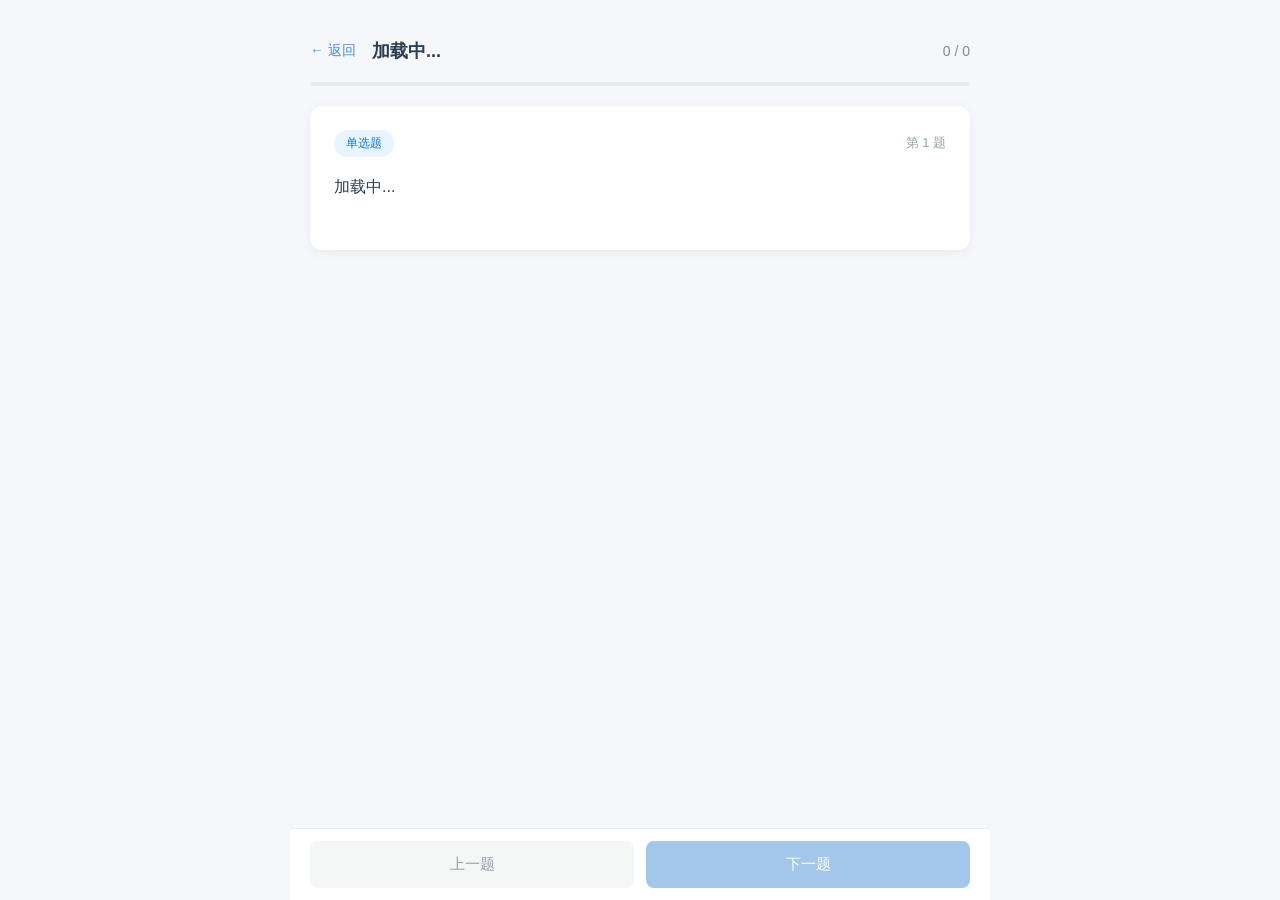
==== templates/quiz.html @ 8ee1f153 "quiz-app MVP: upload PDF/Word, AI parse, quiz with red/green feedback, AI explanation" ====
<!DOCTYPE html>
<html lang="zh-CN">
<head>
    <meta charset="UTF-8">
    <meta name="viewport" content="width=device-width, initial-scale=1.0">
    <title>刷题 - 刷题神器</title>
    <link rel="stylesheet" href="/static/style.css">
</head>
<body>
    <div class="container quiz-container">
        <!-- 顶部导航 -->
        <header class="quiz-header">
            <button class="btn btn-back" onclick="window.location.href='/'">← 返回</button>
            <h1 class="quiz-title" id="quizTitle">加载中...</h1>
            <div class="quiz-progress">
                <span id="currentNum">0</span> / <span id="totalNum">0</span>
            </div>
        </header>

        <!-- 进度条 -->
        <div class="quiz-progress-bar">
            <div class="quiz-progress-fill" id="progressFill"></div>
        </div>

        <!-- 题目区域 -->
        <div class="question-card card" id="questionCard">
            <div class="question-meta">
                <span class="question-type" id="questionType">单选题</span>
                <span class="question-number" id="questionNumber">第 1 题</span>
            </div>
            
            <div class="question-stem" id="questionStem">
                加载中...
            </div>

            <div class="options-list" id="optionsList">
                <!-- 选项动态生成 -->
            </div>

            <!-- 答题结果反馈 -->
            <div class="result-feedback" id="resultFeedback" style="display:none;">
                <div class="result-icon" id="resultIcon">✓</div>
                <div class="result-text" id="resultText">回答正确！</div>
            </div>

            <!-- 解析区域 -->
            <div class="explanation-section" id="explanationSection" style="display:none;">
                <div class="explanation-header">
                    <span>📝 答案解析</span>
                    <button class="btn btn-small" id="genExplanationBtn" style="display:none;">AI生成解析</button>
                </div>
                <div class="explanation-content" id="explanationContent">
                    暂无解析
                </div>
            </div>
        </div>

        <!-- 底部操作 -->
        <div class="quiz-footer">
            <button class="btn btn-secondary" id="prevBtn" disabled>上一题</button>
            <button class="btn btn-primary" id="nextBtn" disabled>下一题</button>
        </div>

        <!-- 完成弹窗 -->
        <div class="modal-overlay" id="completeModal" style="display:none;">
            <div class="modal-card">
                <div class="modal-icon">🎉</div>
                <h2>答题完成！</h2>
                <div class="score-display">
                    <span class="score-num" id="scoreNum">0</span>
                    <span class="score-label">分</span>
                </div>
                <p class="score-detail">
                    共 <span id="totalQuestions">0</span> 题，
                    正确 <span id="correctCount">0</span> 题，
                    错误 <span id="wrongCount">0</span> 题
                </p>
                <div class="modal-actions">
                    <button class="btn btn-secondary" onclick="window.location.href='/'">返回首页</button>
                    <button class="btn btn-primary" id="restartBtn">重新答题</button>
                </div>
            </div>
        </div>
    </div>

    <script>
        // 将quiz_id传入JS
        window.QUIZ_ID = "{{ quiz_id }}";
    </script>
    <script src="/static/quiz.js"></script>
</body>
</html>
---- static/style.css ----
/* ========== 全局样式 ========== */
* {
    margin: 0;
    padding: 0;
    box-sizing: border-box;
}

body {
    font-family: -apple-system, BlinkMacSystemFont, 'Segoe UI', 'PingFang SC', 'Hiragino Sans GB', 'Microsoft YaHei', sans-serif;
    background: #f5f7fa;
    color: #333;
    line-height: 1.6;
}

.container {
    max-width: 800px;
    margin: 0 auto;
    padding: 20px;
}

/* ========== 头部 ========== */
.header {
    text-align: center;
    padding: 40px 20px 30px;
}

.header-row {
    display: flex;
    justify-content: center;
    align-items: center;
    gap: 16px;
    margin-bottom: 8px;
}

.header h1 {
    font-size: 32px;
    color: #2c3e50;
    margin: 0;
}

.subtitle {
    color: #7f8c8d;
    font-size: 14px;
}

/* ========== 卡片 ========== */
.card {
    background: white;
    border-radius: 12px;
    padding: 24px;
    margin-bottom: 20px;
    box-shadow: 0 2px 12px rgba(0,0,0,0.06);
}

.card h2 {
    font-size: 18px;
    color: #2c3e50;
    margin-bottom: 16px;
}

/* ========== 上传区域 ========== */
.upload-area {
    border: 2px dashed #dce3eb;
    border-radius: 12px;
    padding: 40px 20px;
    text-align: center;
    cursor: pointer;
    transition: all 0.3s;
    background: #fafbfc;
}

.upload-area:hover {
    border-color: #4a90d9;
    background: #f0f7ff;
}

.upload-area.dragover {
    border-color: #4a90d9;
    background: #e8f4ff;
}

.upload-icon {
    font-size: 48px;
    margin-bottom: 12px;
}

.upload-text {
    font-size: 16px;
    color: #2c3e50;
    margin-bottom: 4px;
}

.upload-hint {
    font-size: 13px;
    color: #95a5a6;
}

.upload-options {
    margin-top: 16px;
}

.file-info {
    display: flex;
    justify-content: space-between;
    align-items: center;
    padding: 12px;
    background: #f0f7ff;
    border-radius: 8px;
    margin-bottom: 12px;
    color: #2c3e50;
    font-size: 14px;
}

.title-input {
    margin-bottom: 12px;
}

.title-input label {
    display: block;
    font-size: 13px;
    color: #7f8c8d;
    margin-bottom: 6px;
}

.title-input input {
    width: 100%;
    padding: 10px 12px;
    border: 1px solid #dce3eb;
    border-radius: 8px;
    font-size: 14px;
    outline: none;
    transition: border-color 0.3s;
}

.title-input input:focus {
    border-color: #4a90d9;
}

/* ========== 进度条 ========== */
.progress-container {
    margin-top: 16px;
}

.progress-bar {
    height: 6px;
    background: #e8ecf1;
    border-radius: 3px;
    overflow: hidden;
    margin-bottom: 8px;
}

.progress-bar::after {
    content: '';
    display: block;
    width: 30%;
    height: 100%;
    background: linear-gradient(90deg, #4a90d9, #67b8de);
    border-radius: 3px;
    animation: progress-anim 1.5s ease-in-out infinite;
}

@keyframes progress-anim {
    0% { transform: translateX(-100%); width: 30%; }
    50% { width: 50%; }
    100% { transform: translateX(400%); width: 30%; }
}

.progress-text {
    font-size: 13px;
    color: #7f8c8d;
    text-align: center;
}

/* ========== 警告框 ========== */
.warning-box {
    margin-top: 16px;
    padding: 12px 16px;
    background: #fff8e1;
    border: 1px solid #ffe082;
    border-radius: 8px;
    font-size: 13px;
    color: #f57f17;
}

.warning-box code {
    background: #fff3e0;
    padding: 2px 6px;
    border-radius: 4px;
    font-family: monospace;
}

/* ========== 按钮 ========== */
.btn {
    padding: 10px 20px;
    border: none;
    border-radius: 8px;
    font-size: 14px;
    cursor: pointer;
    transition: all 0.2s;
    font-family: inherit;
}

.btn:disabled {
    opacity: 0.5;
    cursor: not-allowed;
}

.btn-primary {
    background: #4a90d9;
    color: white;
}

.btn-primary:hover:not(:disabled) {
    background: #3a7bc8;
}

.btn-secondary {
    background: #ecf0f1;
    color: #2c3e50;
}

.btn-secondary:hover:not(:disabled) {
    background: #dce3eb;
}

.btn-danger {
    background: #e74c3c;
    color: white;
}

.btn-danger:hover {
    background: #c0392b;
}

.btn-small {
    padding: 6px 12px;
    font-size: 12px;
}

.btn-full {
    width: 100%;
    padding: 12px;
    font-size: 15px;
}

.btn-back {
    background: none;
    color: #4a90d9;
    padding: 6px 0;
    font-size: 14px;
}

.btn-back:hover {
    color: #3a7bc8;
}

/* ========== 试卷列表 ========== */
.section-header {
    display: flex;
    justify-content: space-between;
    align-items: center;
    margin-bottom: 16px;
}

.section-header h2 {
    margin-bottom: 0;
}

.quiz-count {
    font-size: 13px;
    color: #95a5a6;
}

.quiz-list {
    display: flex;
    flex-direction: column;
    gap: 12px;
}

.quiz-item {
    display: flex;
    justify-content: space-between;
    align-items: center;
    padding: 16px;
    border: 1px solid #e8ecf1;
    border-radius: 10px;
    transition: all 0.2s;
}

.quiz-item:hover {
    border-color: #4a90d9;
    box-shadow: 0 2px 8px rgba(74,144,217,0.1);
}

.quiz-item-info {
    flex: 1;
}

.quiz-item-title {
    font-size: 15px;
    font-weight: 500;
    color: #2c3e50;
    margin-bottom: 4px;
}

.quiz-item-meta {
    font-size: 12px;
    color: #95a5a6;
}

.quiz-item-actions {
    display: flex;
    gap: 8px;
}

/* ========== 文件列表 ========== */
.file-list {
    display: flex;
    flex-direction: column;
    gap: 8px;
}

.file-item {
    display: flex;
    justify-content: space-between;
    align-items: center;
    padding: 12px;
    background: #fafbfc;
    border-radius: 8px;
    font-size: 13px;
}

.file-item-name {
    flex: 1;
    color: #2c3e50;
    overflow: hidden;
    text-overflow: ellipsis;
    white-space: nowrap;
}

.file-item-status {
    padding: 2px 8px;
    border-radius: 10px;
    font-size: 11px;
    margin: 0 10px;
}

.status-done {
    background: #e8f5e9;
    color: #2e7d32;
}

.status-parsing {
    background: #fff3e0;
    color: #ef6c00;
}

.status-error {
    background: #ffebee;
    color: #c62828;
}

.status-pending {
    background: #f3e5f5;
    color: #6a1b9a;
}

.file-item-time {
    color: #95a5a6;
    font-size: 12px;
}

/* ========== 空状态 ========== */
.empty-state {
    text-align: center;
    padding: 40px 20px;
    color: #95a5a6;
    font-size: 14px;
}

/* ========== 刷题页面 ========== */
.quiz-container {
    max-width: 700px;
    padding-bottom: 100px;
}

.quiz-header {
    display: flex;
    align-items: center;
    padding: 16px 0;
    gap: 16px;
}

.quiz-title {
    flex: 1;
    font-size: 18px;
    color: #2c3e50;
    overflow: hidden;
    text-overflow: ellipsis;
    white-space: nowrap;
}

.quiz-progress {
    font-size: 14px;
    color: #7f8c8d;
    font-weight: 500;
}

.quiz-progress-bar {
    height: 4px;
    background: #e8ecf1;
    border-radius: 2px;
    margin-bottom: 20px;
    overflow: hidden;
}

.quiz-progress-fill {
    height: 100%;
    background: linear-gradient(90deg, #4a90d9, #67b8de);
    border-radius: 2px;
    transition: width 0.3s;
    width: 0%;
}

.question-card {
    margin-bottom: 20px;
}

.question-meta {
    display: flex;
    justify-content: space-between;
    align-items: center;
    margin-bottom: 16px;
}

.question-type {
    padding: 4px 12px;
    background: #e8f4ff;
    color: #1976d2;
    border-radius: 20px;
    font-size: 12px;
    font-weight: 500;
}

.question-number {
    font-size: 13px;
    color: #95a5a6;
}

.question-stem {
    font-size: 16px;
    line-height: 1.8;
    color: #2c3e50;
    margin-bottom: 24px;
    font-weight: 500;
}

.options-list {
    display: flex;
    flex-direction: column;
    gap: 10px;
}

.option-item {
    display: flex;
    align-items: flex-start;
    padding: 14px 16px;
    border: 2px solid #e8ecf1;
    border-radius: 10px;
    cursor: pointer;
    transition: all 0.2s;
    font-size: 15px;
    line-height: 1.6;
}

.option-item:hover {
    border-color: #4a90d9;
    background: #f8fbff;
}

.option-item.selected {
    border-color: #4a90d9;
    background: #e8f4ff;
}

.option-item.correct {
    border-color: #4caf50;
    background: #e8f5e9;
    color: #2e7d32;
}

.option-item.wrong {
    border-color: #f44336;
    background: #ffebee;
    color: #c62828;
}

.option-item.disabled {
    cursor: not-allowed;
    pointer-events: none;
}

.option-label {
    font-weight: 600;
    margin-right: 10px;
    min-width: 20px;
}

.option-text {
    flex: 1;
}

/* ========== 答题反馈 ========== */
.result-feedback {
    margin-top: 20px;
    padding: 16px;
    border-radius: 10px;
    display: flex;
    align-items: center;
    gap: 12px;
}

.result-feedback.correct {
    background: #e8f5e9;
}

.result-feedback.wrong {
    background: #ffebee;
}

.result-icon {
    font-size: 24px;
    width: 36px;
    height: 36px;
    display: flex;
    align-items: center;
    justify-content: center;
    border-radius: 50%;
    background: white;
}

.result-feedback.correct .result-icon {
    color: #4caf50;
}

.result-feedback.wrong .result-icon {
    color: #f44336;
}

.result-text {
    font-size: 15px;
    font-weight: 500;
}

.result-feedback.correct .result-text {
    color: #2e7d32;
}

.result-feedback.wrong .result-text {
    color: #c62828;
}

/* ========== 解析区域 ========== */
.explanation-section {
    margin-top: 20px;
    padding-top: 20px;
    border-top: 1px solid #e8ecf1;
}

.explanation-header {
    display: flex;
    justify-content: space-between;
    align-items: center;
    margin-bottom: 12px;
    font-size: 14px;
    font-weight: 500;
    color: #2c3e50;
}

.explanation-content {
    font-size: 14px;
    line-height: 1.8;
    color: #555;
    background: #fafbfc;
    padding: 16px;
    border-radius: 8px;
}

/* ========== 底部操作 ========== */
.quiz-footer {
    position: fixed;
    bottom: 0;
    left: 50%;
    transform: translateX(-50%);
    width: 100%;
    max-width: 700px;
    padding: 12px 20px;
    background: white;
    border-top: 1px solid #e8ecf1;
    display: flex;
    gap: 12px;
}

.quiz-footer .btn {
    flex: 1;
    padding: 14px;
    font-size: 15px;
}

/* ========== 弹窗 ========== */
.modal-overlay {
    position: fixed;
    top: 0;
    left: 0;
    right: 0;
    bottom: 0;
    background: rgba(0,0,0,0.5);
    display: flex;
    align-items: center;
    justify-content: center;
    z-index: 1000;
    padding: 20px;
}

.modal-card {
    background: white;
    border-radius: 16px;
    padding: 32px 24px;
    text-align: center;
    max-width: 400px;
    width: 100%;
}

.modal-icon {
    font-size: 64px;
    margin-bottom: 16px;
}

.modal-card h2 {
    font-size: 24px;
    color: #2c3e50;
    margin-bottom: 20px;
}

.score-display {
    margin-bottom: 16px;
}

.score-num {
    font-size: 64px;
    font-weight: bold;
    color: #4a90d9;
    line-height: 1;
}

.score-label {
    font-size: 18px;
    color: #7f8c8d;
    margin-left: 4px;
}

.score-detail {
    font-size: 14px;
    color: #7f8c8d;
    margin-bottom: 24px;
}

.modal-actions {
    display: flex;
    gap: 12px;
}

.modal-actions .btn {
    flex: 1;
}

/* ========== 设置弹窗 ========== */
.settings-modal {
    max-width: 480px;
    padding: 0;
    text-align: left;
}

.modal-header {
    display: flex;
    justify-content: space-between;
    align-items: center;
    padding: 20px 24px;
    border-bottom: 1px solid #e8ecf1;
}

.modal-header h2 {
    font-size: 18px;
    color: #2c3e50;
    margin: 0;
}

.modal-header .btn-back {
    font-size: 18px;
    padding: 4px 8px;
}

.settings-body {
    padding: 20px 24px;
}

.settings-tip {
    font-size: 13px;
    color: #7f8c8d;
    margin-bottom: 20px;
    line-height: 1.6;
}

.settings-field {
    margin-bottom: 16px;
}

.settings-field label {
    display: block;
    font-size: 14px;
    font-weight: 500;
    color: #2c3e50;
    margin-bottom: 6px;
}

.settings-field input {
    width: 100%;
    padding: 10px 12px;
    border: 1px solid #dce3eb;
    border-radius: 8px;
    font-size: 14px;
    outline: none;
    transition: border-color 0.3s;
    font-family: inherit;
}

.settings-field input:focus {
    border-color: #4a90d9;
}

.settings-hint {
    display: block;
    font-size: 12px;
    color: #95a5a6;
    margin-top: 4px;
    line-height: 1.5;
}

#settingsKeyHint {
    color: #4a90d9;
    font-weight: 500;
}

.settings-presets {
    display: flex;
    flex-wrap: wrap;
    align-items: center;
    gap: 8px;
    margin-bottom: 20px;
    padding-top: 8px;
}

.preset-label {
    font-size: 13px;
    color: #7f8c8d;
}

.btn-preset {
    background: #f0f7ff;
    color: #1976d2;
    border: 1px solid #d0e3ff;
}

.btn-preset:hover {
    background: #e8f4ff;
}

/* ========== 响应式 ========== */
@media (max-width: 600px) {
    .container {
        padding: 12px;
    }
    
    .header {
        padding: 24px 10px 20px;
    }
    
    .header h1 {
        font-size: 26px;
    }
    
    .card {
        padding: 16px;
    }
    
    .question-stem {
        font-size: 15px;
    }
    
    .option-item {
        font-size: 14px;
        padding: 12px 14px;
    }
}
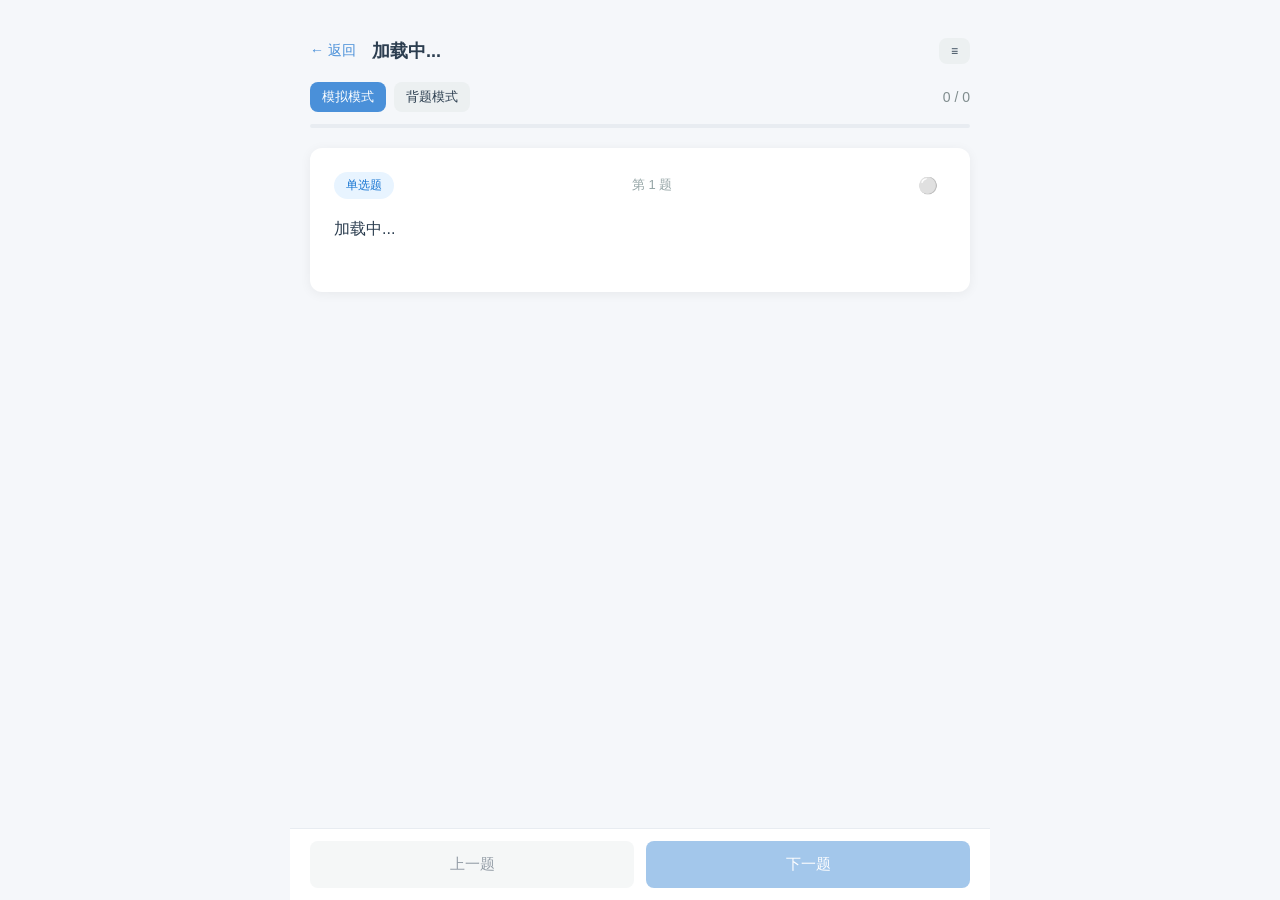
==== commit 28be9839: "feat: question grid nav, mode switcher, mark questions, delete files" ====
--- a/templates/quiz.html
+++ b/templates/quiz.html
@@ -12,14 +12,42 @@
         <header class="quiz-header">
             <button class="btn btn-back" onclick="window.location.href='/'">← 返回</button>
             <h1 class="quiz-title" id="quizTitle">加载中...</h1>
+            <button class="btn btn-secondary btn-small" id="gridBtn" title="题号导航">≡</button>
+        </header>
+
+        <!-- 模式切换 + 进度 -->
+        <div class="quiz-toolbar">
+            <div class="mode-switcher">
+                <button class="btn btn-small btn-primary mode-btn active" id="modeQuizBtn" data-mode="quiz">模拟模式</button>
+                <button class="btn btn-small btn-secondary mode-btn" id="modeStudyBtn" data-mode="study">背题模式</button>
+            </div>
             <div class="quiz-progress">
                 <span id="currentNum">0</span> / <span id="totalNum">0</span>
             </div>
-        </header>
+        </div>
 
         <!-- 进度条 -->
         <div class="quiz-progress-bar">
             <div class="quiz-progress-fill" id="progressFill"></div>
+        </div>
+
+        <!-- 题号网格弹窗 -->
+        <div class="modal-overlay" id="gridModal" style="display:none;">
+            <div class="modal-card" style="max-width:520px;text-align:left;">
+                <div class="modal-header">
+                    <h2>题号导航</h2>
+                    <button class="btn btn-back" id="closeGridBtn">✕</button>
+                </div>
+                <div style="padding:20px 24px;">
+                    <div class="grid-legend">
+                        <span class="grid-legend-item"><span class="grid-dot correct"></span> 正确</span>
+                        <span class="grid-legend-item"><span class="grid-dot wrong"></span> 错误</span>
+                        <span class="grid-legend-item"><span class="grid-dot unanswered"></span> 未做</span>
+                        <span class="grid-legend-item"><span class="grid-dot marked"></span> 标注</span>
+                    </div>
+                    <div class="question-grid" id="questionGrid"></div>
+                </div>
+            </div>
         </div>
 
         <!-- 题目区域 -->
@@ -27,6 +55,7 @@
             <div class="question-meta">
                 <span class="question-type" id="questionType">单选题</span>
                 <span class="question-number" id="questionNumber">第 1 题</span>
+                <button class="btn btn-small btn-mark" id="markBtn" title="标记此题">⚪</button>
             </div>
             
             <div class="question-stem" id="questionStem">
@@ -37,7 +66,15 @@
                 <!-- 选项动态生成 -->
             </div>
 
-            <!-- 答题结果反馈 -->
+            <!-- 背题模式：直接显示答案 -->
+            <div class="study-answer" id="studyAnswerSection" style="display:none;">
+                <div class="result-feedback correct" style="display:flex;">
+                    <div class="result-icon">✓</div>
+                    <div class="result-text" id="studyAnswerText">正确答案：A</div>
+                </div>
+            </div>
+
+            <!-- 答题结果反馈（模拟模式） -->
             <div class="result-feedback" id="resultFeedback" style="display:none;">
                 <div class="result-icon" id="resultIcon">✓</div>
                 <div class="result-text" id="resultText">回答正确！</div>
@@ -46,7 +83,7 @@
             <!-- 解析区域 -->
             <div class="explanation-section" id="explanationSection" style="display:none;">
                 <div class="explanation-header">
-                    <span>📝 答案解析</span>
+                    <span>解析</span>
                     <button class="btn btn-small" id="genExplanationBtn" style="display:none;">AI生成解析</button>
                 </div>
                 <div class="explanation-content" id="explanationContent">
@@ -84,7 +121,6 @@
     </div>
 
     <script>
-        // 将quiz_id传入JS
         window.QUIZ_ID = "{{ quiz_id }}";
     </script>
     <script src="/static/quiz.js"></script>
--- a/static/style.css
+++ b/static/style.css
@@ -773,6 +773,120 @@
 
 .btn-preset:hover {
     background: #e8f4ff;
+}
+
+/* ========== 模式切换 + 工具栏 ========== */
+.quiz-toolbar {
+    display: flex;
+    justify-content: space-between;
+    align-items: center;
+    margin-bottom: 12px;
+}
+
+.mode-switcher {
+    display: flex;
+    gap: 8px;
+}
+
+.mode-btn {
+    font-size: 13px;
+    font-weight: 500;
+}
+
+/* ========== 题号网格 ========== */
+.grid-legend {
+    display: flex;
+    gap: 16px;
+    margin-bottom: 16px;
+    font-size: 12px;
+    color: #7f8c8d;
+}
+
+.grid-legend-item {
+    display: flex;
+    align-items: center;
+    gap: 4px;
+}
+
+.grid-dot {
+    display: inline-block;
+    width: 12px;
+    height: 12px;
+    border-radius: 3px;
+}
+
+.grid-dot.correct { background: #4caf50; }
+.grid-dot.wrong { background: #f44336; }
+.grid-dot.unanswered { background: #dce3eb; }
+.grid-dot.marked { background: #ffc107; }
+
+.question-grid {
+    display: grid;
+    grid-template-columns: repeat(auto-fill, minmax(40px, 1fr));
+    gap: 8px;
+    max-height: 400px;
+    overflow-y: auto;
+}
+
+.grid-cell {
+    display: flex;
+    align-items: center;
+    justify-content: center;
+    width: 40px;
+    height: 40px;
+    border-radius: 8px;
+    font-size: 14px;
+    font-weight: 500;
+    cursor: pointer;
+    transition: transform 0.15s;
+}
+
+.grid-cell:hover { transform: scale(1.1); }
+.grid-cell.correct { background: #e8f5e9; color: #2e7d32; border: 2px solid #4caf50; }
+.grid-cell.wrong { background: #ffebee; color: #c62828; border: 2px solid #f44336; }
+.grid-cell.unanswered { background: #f5f5f5; color: #999; border: 2px solid #dce3eb; }
+.grid-cell.marked { box-shadow: 0 0 0 2px #ffc107; }
+.grid-cell.marked::after { content: '★'; position: absolute; font-size: 8px; color: #ff9800; }
+
+/* ========== 标注按钮 ========== */
+.btn-mark {
+    background: none;
+    border: none;
+    font-size: 16px;
+    cursor: pointer;
+    padding: 4px 8px;
+    border-radius: 4px;
+    transition: background 0.2s;
+}
+
+.btn-mark:hover {
+    background: #fff8e1;
+}
+
+/* ========== 背题模式答案 ========== */
+.study-answer {
+    margin-top: 16px;
+}
+
+/* ========== 错题集入口 ========== */
+.wrong-entry-card {
+    background: linear-gradient(135deg, #fff5f5, #fff0f0);
+    border: 1px solid #ffcdd2;
+}
+
+.wrong-entry-row {
+    display: flex;
+    justify-content: space-between;
+    align-items: center;
+}
+
+.wrong-entry-row h2 {
+    margin-bottom: 4px;
+}
+
+.wrong-entry-hint {
+    font-size: 13px;
+    color: #e57373;
 }
 
 /* ========== 响应式 ========== */
